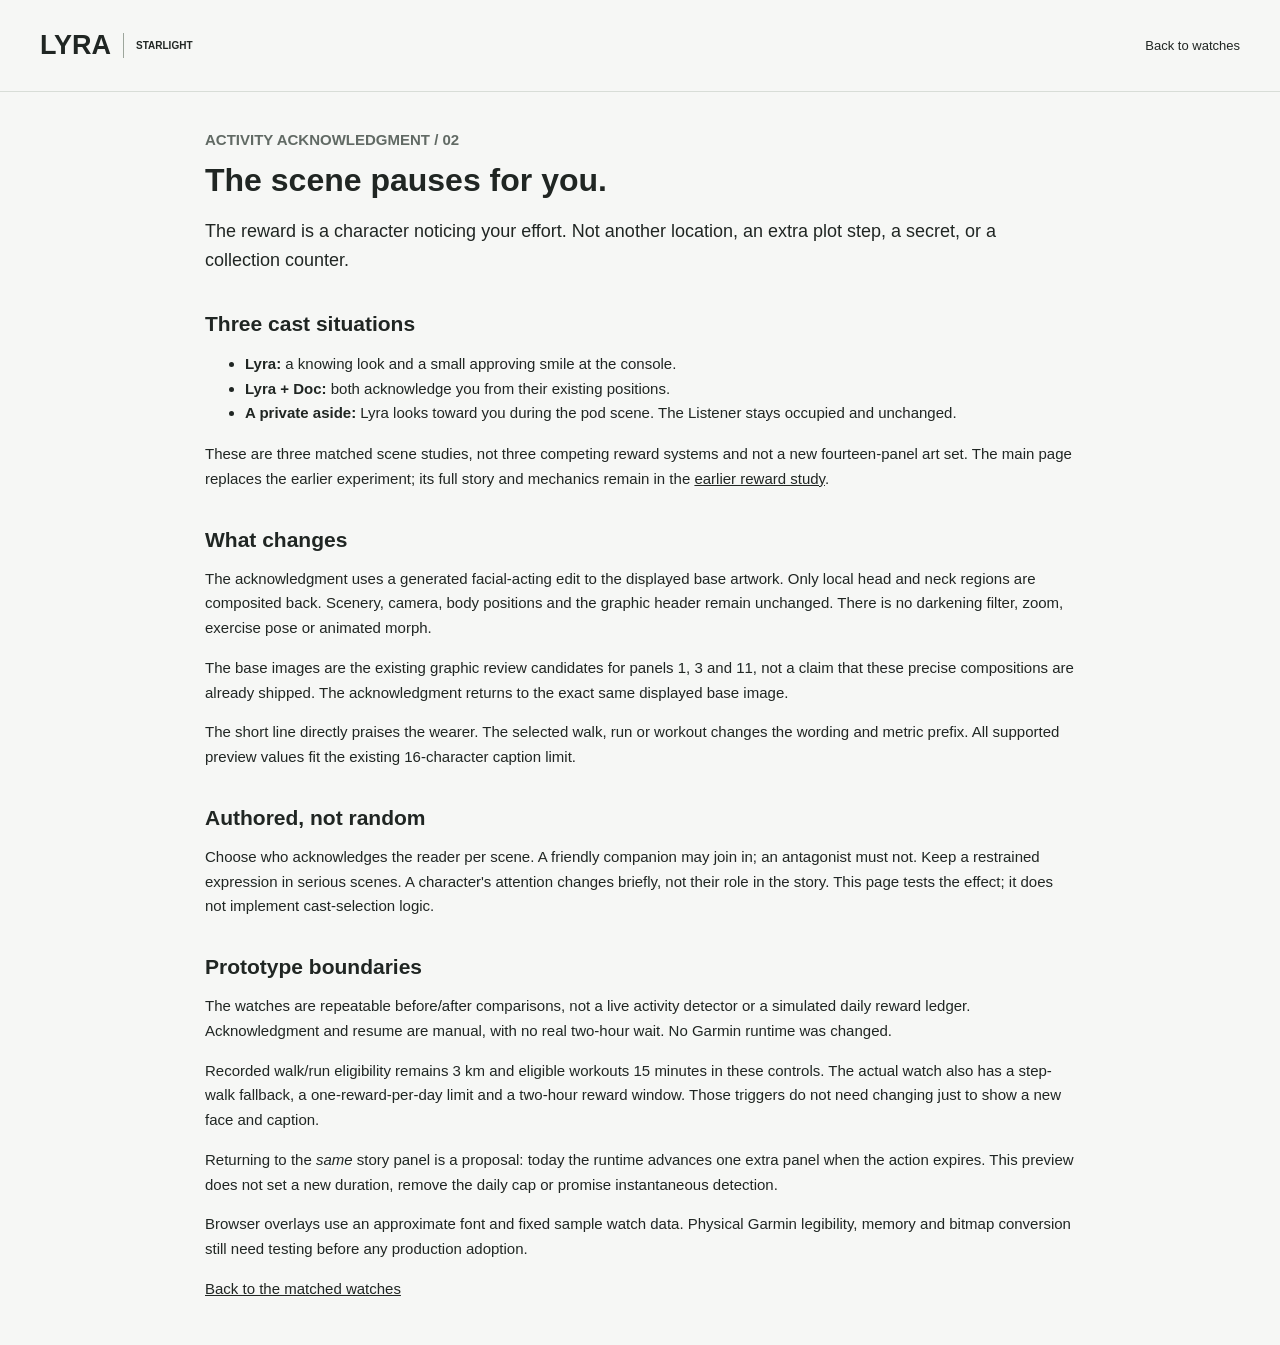
==== direction.html @ c23c271d "Replace reward comparison with matched fourth-wall acknowledgment scenes" ====
<!doctype html>
<html lang="en">
<head>
  <meta charset="utf-8">
  <meta name="viewport" content="width=device-width, initial-scale=1">
  <meta name="robots" content="noindex,nofollow">
  <title>Lyra · Acknowledgment Notes</title>
  <link rel="stylesheet" href="styles.css">
</head>
<body>
  <header class="site-header"><a class="wordmark" href="./">LYRA<span>STARLIGHT</span></a>
    <a class="plain-link" href="./">Back to watches</a></header>
  <main class="document">
    <p class="eyebrow">ACTIVITY ACKNOWLEDGMENT / 02</p>
    <h1>The scene pauses for you.</h1>
    <p class="lede">The reward is a character noticing your effort. Not another
      location, an extra plot step, a secret, or a collection counter.</p>
    <h2>Three cast situations</h2>
    <ul>
      <li><strong>Lyra:</strong> a knowing look and a small approving smile at the console.</li>
      <li><strong>Lyra + Doc:</strong> both acknowledge you from their existing positions.</li>
      <li><strong>A private aside:</strong> Lyra looks toward you during the pod scene.
        The Listener stays occupied and unchanged.</li>
    </ul>
    <p>These are three matched scene studies, not three competing reward systems
      and not a new fourteen-panel art set. The main page replaces the earlier
      experiment; its full story and mechanics remain in the
      <a href="earlier-study.html">earlier reward study</a>.</p>
    <h2>What changes</h2>
    <p>The acknowledgment uses a generated facial-acting edit to the displayed
      base artwork. Only local head and neck regions are composited back.
      Scenery, camera, body positions and the graphic header remain unchanged.
      There is no darkening filter, zoom, exercise pose or animated morph.</p>
    <p>The base images are the existing graphic review candidates for panels 1,
      3 and 11, not a claim that these precise compositions are already shipped.
      The acknowledgment returns to the exact same displayed base image.</p>
    <p>The short line directly praises the wearer. The selected walk, run or workout
      changes the wording and metric prefix. All supported preview values fit
      the existing 16-character caption limit.</p>
    <h2>Authored, not random</h2>
    <p>Choose who acknowledges the reader per scene. A friendly companion may
      join in; an antagonist must not. Keep a restrained expression in serious
      scenes. A character's attention changes briefly, not their role in the story.
      This page tests the effect; it does not implement cast-selection logic.</p>
    <h2>Prototype boundaries</h2>
    <p>The watches are repeatable before/after comparisons, not a live activity
      detector or a simulated daily reward ledger. Acknowledgment and resume
      are manual, with no real two-hour wait. No Garmin runtime was changed.</p>
    <p>Recorded walk/run eligibility remains 3 km and eligible workouts 15 minutes
      in these controls. The actual watch also has a step-walk fallback, a
      one-reward-per-day limit and a two-hour reward window. Those triggers
      do not need changing just to show a new face and caption.</p>
    <p>Returning to the <em>same</em> story panel is a proposal: today the runtime
      advances one extra panel when the action expires. This preview does not
      set a new duration, remove the daily cap or promise instantaneous detection.</p>
    <p>Browser overlays use an approximate font and fixed sample watch data.
      Physical Garmin legibility, memory and bitmap conversion still need testing
      before any production adoption.</p>
    <p><a href="./">Back to the matched watches</a></p>
  </main>
</body>
</html>
---- styles.css ----
@font-face{font-family:Watch;src:url("assets/RobotoCondensed.ttf") format("truetype");font-weight:100 900;font-display:swap}
:root{font-family:-apple-system,BlinkMacSystemFont,"Segoe UI",sans-serif;color:#202623;background:#f6f7f5;font-synthesis:none;letter-spacing:0;--green:#1e5e49;--line:#d8ddd7;--muted:#616a64}
*{box-sizing:border-box}body{margin:0}button,input,select{font:inherit;letter-spacing:0}button,a,input,select{-webkit-tap-highlight-color:transparent}
button,a{touch-action:manipulation}button{cursor:pointer}a{color:inherit;text-decoration:none}button:disabled{cursor:default;opacity:.45}
button:focus-visible,a:focus-visible,input:focus-visible,select:focus-visible{outline:3px solid #b86d23;outline-offset:4px}
[hidden]{display:none!important}svg{width:18px;height:18px;stroke-width:1.8;flex-shrink:0}.site-header{height:92px;max-width:1360px;margin:auto;padding:0 40px;display:flex;align-items:center;justify-content:space-between;border-bottom:1px solid var(--line);gap:16px}
.wordmark{font-weight:850;font-size:27px;display:flex;gap:12px;align-items:center}.wordmark span{font-size:10px;font-weight:650;border-left:1px solid #9da69c;padding-left:12px;line-height:25px}.header-actions{display:flex;gap:24px;align-items:center}.badge{font-size:10px;font-weight:750;color:var(--green);letter-spacing:0}.plain-link{display:inline-flex;align-items:center;gap:7px;font-size:13px}.plain-link:hover{text-decoration:underline}
main{max-width:1360px;margin:0 auto;padding:36px 40px 28px}.title-row{display:flex;justify-content:space-between;align-items:flex-end;margin-bottom:28px;gap:16px}.eyebrow{font-size:10px;font-weight:650;color:var(--muted);margin:0 0 9px}h1{font-size:32px;line-height:1.15;margin:0;font-weight:700;letter-spacing:0}.edition{font-size:12px;color:var(--muted);padding-bottom:4px}
.controls{display:flex;gap:20px;align-items:flex-end;padding:20px 0;border-top:1px solid var(--line);border-bottom:1px solid var(--line);flex-wrap:wrap}.controls label,.controls legend{font-size:11px;font-weight:600;color:var(--muted)}fieldset{margin:0;padding:0;border:0}legend{padding:0;margin:0 0 8px}.segments{display:flex;gap:2px;padding:3px;background:#e8ece6;border-radius:6px}.segments label{position:relative}.segments input{position:absolute;opacity:0;width:100%;height:100%;margin:0;cursor:pointer}.segments span{height:36px;display:flex;align-items:center;gap:7px;padding:0 13px;border-radius:4px;color:#465148;font-size:12px;white-space:nowrap}.segments input:checked+span{background:#fff;color:#163e2f;box-shadow:0 1px 3px #00000015}.segments input:focus-visible+span{outline:3px solid #b86d23;outline-offset:2px}
.amount-label,.pace-label{display:grid;gap:8px}.amount{height:42px;display:flex;align-items:center;border:1px solid #cdd4cc;border-radius:5px;background:white;padding:0 10px}.amount input{width:51px;font-size:14px;font-weight:600;border:0;outline-offset:0;color:#202623}.amount span{font-size:12px}select{height:42px;max-width:100%;padding:0 32px 0 10px;border:1px solid #cdd4cc;border-radius:5px;color:#283d31;background:#fff;font-size:12px}.shared-actions{margin-left:auto;display:flex;gap:10px;align-items:center}
button{border:0}.primary{height:42px;display:inline-flex;align-items:center;justify-content:center;gap:12px;background:var(--green);color:white;padding:0 17px;border-radius:5px;font-size:13px;font-weight:600}.primary:hover{background:#164b39}.icon-button{height:42px;width:42px;display:inline-flex;align-items:center;justify-content:center;border-radius:5px;background:transparent;color:#37493c;border:1px solid var(--line)}.icon-button:hover{background:#e5eae2}.validation{font-size:13px;color:#8f3326}#loading{padding:80px 0;text-align:center;color:var(--muted)}
.watches{display:grid;grid-template-columns:repeat(3,minmax(0,1fr));gap:28px;padding:30px 0}.watch-column{min-width:0;position:relative}.concept-heading{display:flex;align-items:center;gap:10px;margin-bottom:7px}.concept-number{font-size:11px;color:var(--muted);width:20px}.concept-heading h2{font-size:20px;line-height:1.2;margin:0;font-weight:660}.fit-tag{font-size:11px;color:var(--muted);margin:0 0 22px;padding-left:30px;min-height:15px}.watch-button{display:block;width:100%;max-width:390px;aspect-ratio:1;margin:0 auto;position:relative;padding:0;background:#060808;border-radius:50%;overflow:hidden;box-shadow:0 0 0 6px #202724,0 0 0 7px #909a92,0 10px 20px #17211c14}.watch-button:hover{box-shadow:0 0 0 6px #28392f,0 0 0 8px #758c7d,0 10px 20px #17211c18}.watch-button canvas{display:block;width:100%;height:100%;aspect-ratio:1}.watch-button:focus-visible{outline-offset:11px}.watch-button[aria-busy="true"]{opacity:.65}
.watch-meta{margin-top:24px;display:flex;justify-content:space-between;gap:8px;align-items:center;font-size:11px;color:var(--muted);min-height:18px}.phase{color:var(--green);font-weight:600}.scene-title{font-size:17px;margin:8px 0 15px;line-height:1.3;min-height:22px;font-weight:600}.watch-actions{display:flex;gap:8px;align-items:center}.watch-actions .beat{flex:1;height:40px;border-radius:5px;background:#e1e9e0;color:#214631;font-size:12px;font-weight:650;padding:0 8px}.watch-actions .beat:hover{background:#d3e0d1}.watch-actions .icon-button{width:40px;height:40px}.statistics{display:flex;gap:6px;align-items:center;justify-content:space-between;margin:16px 0 0;font-size:11px;color:var(--muted);min-height:16px;font-variant-numeric:tabular-nums}.collection{display:flex;gap:8px;margin-top:14px;min-height:32px;flex-wrap:wrap}.memory-button{border:1px solid var(--line);border-radius:4px;padding:6px 9px;background:transparent;font-size:11px;color:#2f533e;display:flex;align-items:center;gap:6px}.memory-button svg{width:14px;height:14px}.memory-button.selected{background:#e1e9e0;border-color:#779b7d}
.below{display:flex;justify-content:space-between;gap:20px;padding-top:22px;border-top:1px solid var(--line);font-size:11px;color:var(--muted);align-items:center}.below>span{display:flex;align-items:center;gap:8px}.status-dot{width:6px;height:6px;border-radius:50%;background:#829477}footer{display:flex;justify-content:space-between;gap:15px;max-width:1360px;margin:20px auto 0;padding:20px 40px 30px;color:#687268;font-size:11px}
.document{max-width:950px}.document h1{margin-bottom:15px}.document h2{font-size:21px;margin:36px 0 12px}.document p,.document li{font-size:15px;line-height:1.65}.document .lede{font-size:18px}.document table{border-collapse:collapse;width:100%;font-size:13px;line-height:1.6}.document td,.document th{border-bottom:1px solid var(--line);text-align:left;padding:12px 10px;vertical-align:top}.document th{color:var(--green);font-size:11px}.document td:first-child{min-width:130px;font-weight:600}.document code{font-size:12px;background:#e9ede7;padding:1px 4px;border-radius:3px}.document a{text-decoration:underline}.table-scroll{overflow:auto}
@media(min-width:1500px){.watches{gap:42px}}
@media(max-width:1000px){.controls{gap:14px}.shared-actions{margin-left:0}.watches{gap:22px}.concept-heading h2{font-size:18px}.fit-tag{padding-left:0;font-size:10px}.watch-meta{font-size:10px}.statistics{font-size:10px}.scene-title{font-size:16px}}
@media(max-width:760px){.site-header{height:74px;padding:0 22px}.header-actions{gap:13px}.badge{display:none}main{padding:26px 22px 20px}.title-row{display:block;margin-bottom:20px}h1{font-size:29px}.edition{display:block;margin-top:10px}.controls{gap:14px 12px}.activity{flex:1}.segments span{padding:0 10px}.pace-label{flex:1;min-width:175px}.shared-actions{margin-left:auto}.primary{padding:0 13px}.watches{grid-template-columns:1fr;gap:36px;padding-top:28px}.watch-column{max-width:440px;width:100%;margin:0 auto;padding-bottom:24px;border-bottom:1px solid var(--line)}.watch-column:last-child{border-bottom:0;padding-bottom:0}.concept-heading h2{font-size:21px}.fit-tag{padding-left:30px;font-size:11px;margin-bottom:23px}.watch-button{width:calc(100% - 18px);max-width:360px}.watch-meta{font-size:12px;margin-top:23px}.statistics{font-size:12px}.scene-title{font-size:18px}.watch-actions .beat{font-size:13px}.watch-actions .icon-button{height:44px;width:44px}.watch-actions .beat{height:44px}.below{align-items:flex-start;flex-direction:column;gap:14px}footer{padding:16px 22px 28px;flex-direction:column;gap:9px}.document{padding-top:30px}.document h1{font-size:28px}.document p,.document li{font-size:14px}}
@media(max-width:370px){main,.site-header{padding-left:16px;padding-right:16px}.segments span{gap:4px;padding:0 7px}.amount{padding:0 7px}.amount input{width:39px}.pace-label{min-width:155px}select{font-size:11px;padding-right:18px}.shared-actions{gap:6px}.primary{font-size:12px;padding:0 9px}.wordmark{font-size:24px}}
@media(prefers-reduced-motion:no-preference){button{transition:background .15s,box-shadow .15s,opacity .15s}}
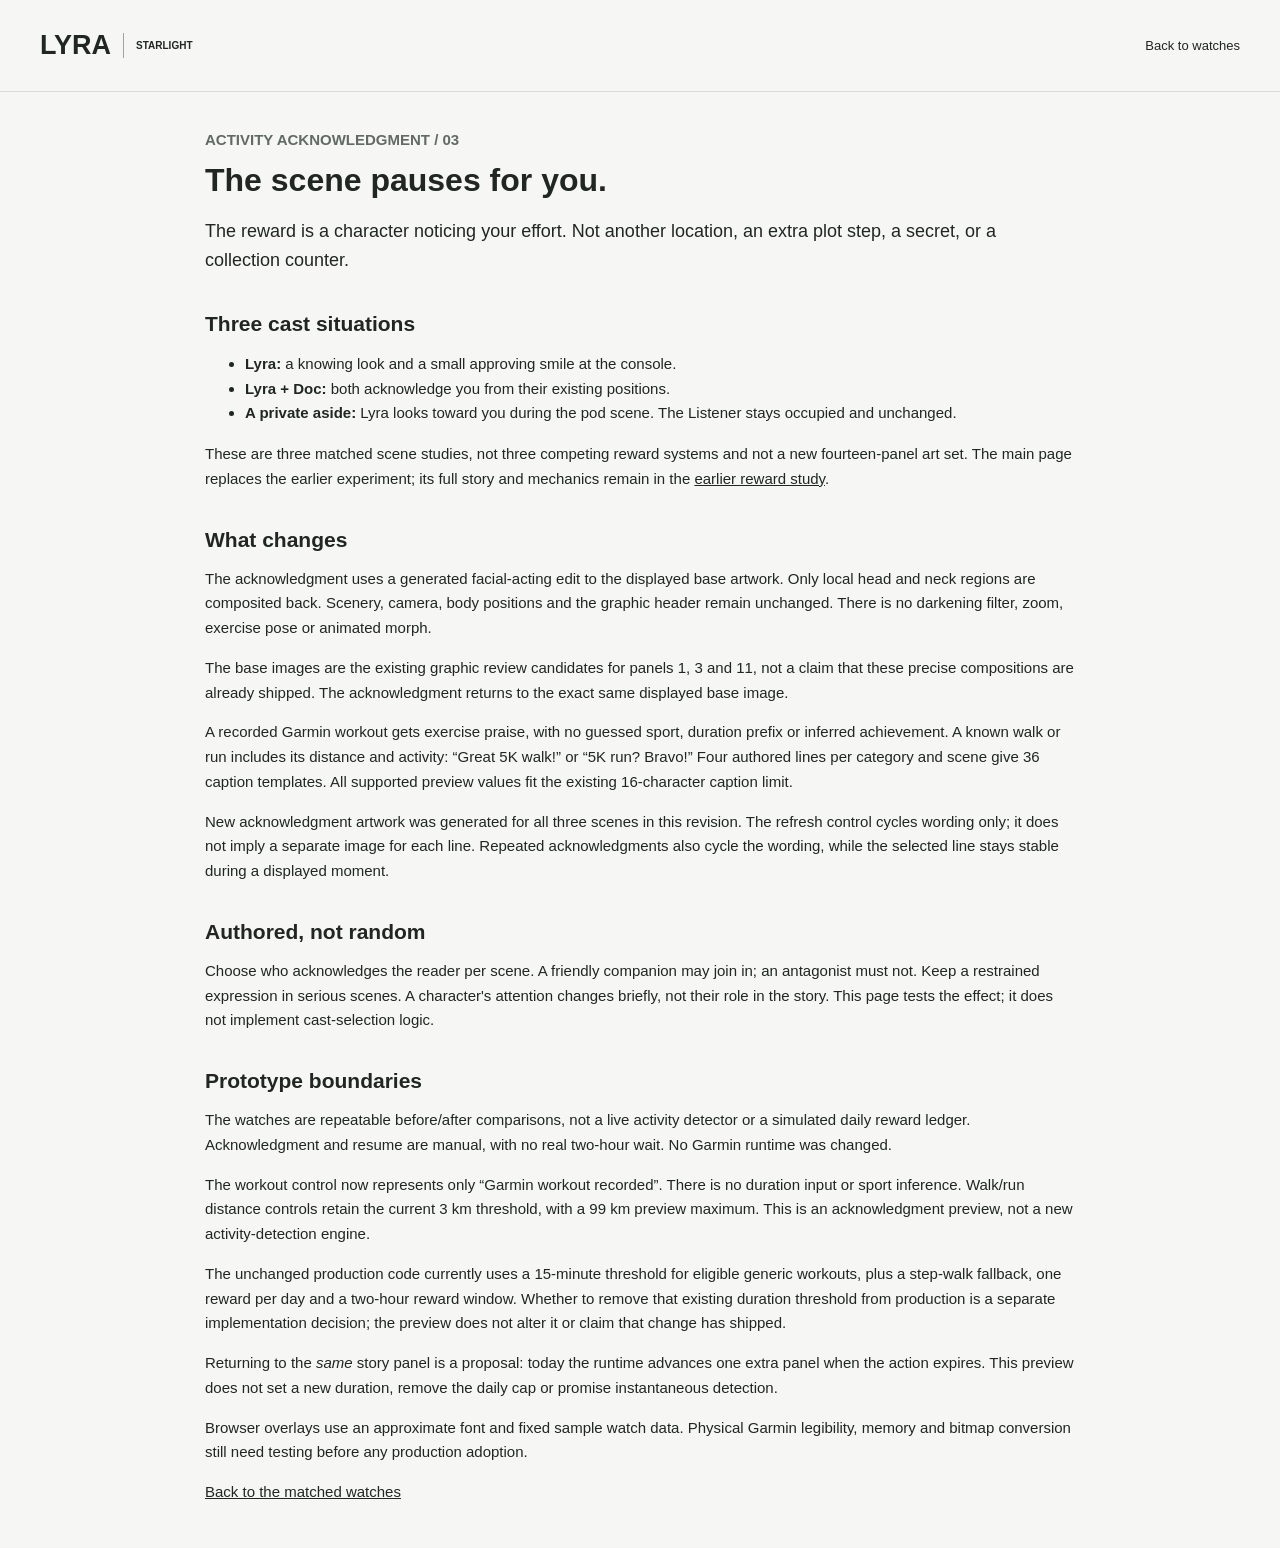
==== commit 78cb8686: "Regenerate acknowledgment art and vary praise without workout inference" ====
--- a/direction.html
+++ b/direction.html
@@ -11,7 +11,7 @@
   <header class="site-header"><a class="wordmark" href="./">LYRA<span>STARLIGHT</span></a>
     <a class="plain-link" href="./">Back to watches</a></header>
   <main class="document">
-    <p class="eyebrow">ACTIVITY ACKNOWLEDGMENT / 02</p>
+    <p class="eyebrow">ACTIVITY ACKNOWLEDGMENT / 03</p>
     <h1>The scene pauses for you.</h1>
     <p class="lede">The reward is a character noticing your effort. Not another
       location, an extra plot step, a secret, or a collection counter.</p>
@@ -34,9 +34,15 @@
     <p>The base images are the existing graphic review candidates for panels 1,
       3 and 11, not a claim that these precise compositions are already shipped.
       The acknowledgment returns to the exact same displayed base image.</p>
-    <p>The short line directly praises the wearer. The selected walk, run or workout
-      changes the wording and metric prefix. All supported preview values fit
-      the existing 16-character caption limit.</p>
+    <p>A recorded Garmin workout gets exercise praise, with no guessed sport,
+      duration prefix or inferred achievement. A known walk or run includes its
+      distance and activity: “Great 5K walk!” or “5K run? Bravo!”
+      Four authored lines per category and scene give 36 caption templates.
+      All supported preview values fit the existing 16-character caption limit.</p>
+    <p>New acknowledgment artwork was generated for all three scenes in this
+      revision. The refresh control cycles wording only; it does not imply a
+      separate image for each line. Repeated acknowledgments also cycle the
+      wording, while the selected line stays stable during a displayed moment.</p>
     <h2>Authored, not random</h2>
     <p>Choose who acknowledges the reader per scene. A friendly companion may
       join in; an antagonist must not. Keep a restrained expression in serious
@@ -46,10 +52,15 @@
     <p>The watches are repeatable before/after comparisons, not a live activity
       detector or a simulated daily reward ledger. Acknowledgment and resume
       are manual, with no real two-hour wait. No Garmin runtime was changed.</p>
-    <p>Recorded walk/run eligibility remains 3 km and eligible workouts 15 minutes
-      in these controls. The actual watch also has a step-walk fallback, a
-      one-reward-per-day limit and a two-hour reward window. Those triggers
-      do not need changing just to show a new face and caption.</p>
+    <p>The workout control now represents only “Garmin workout recorded”.
+      There is no duration input or sport inference. Walk/run distance controls
+      retain the current 3 km threshold, with a 99 km preview maximum.
+      This is an acknowledgment preview, not a new activity-detection engine.</p>
+    <p>The unchanged production code currently uses a 15-minute threshold for
+      eligible generic workouts, plus a step-walk fallback, one reward per day
+      and a two-hour reward window. Whether to remove that existing duration
+      threshold from production is a separate implementation decision; the
+      preview does not alter it or claim that change has shipped.</p>
     <p>Returning to the <em>same</em> story panel is a proposal: today the runtime
       advances one extra panel when the action expires. This preview does not
       set a new duration, remove the daily cap or promise instantaneous detection.</p>
